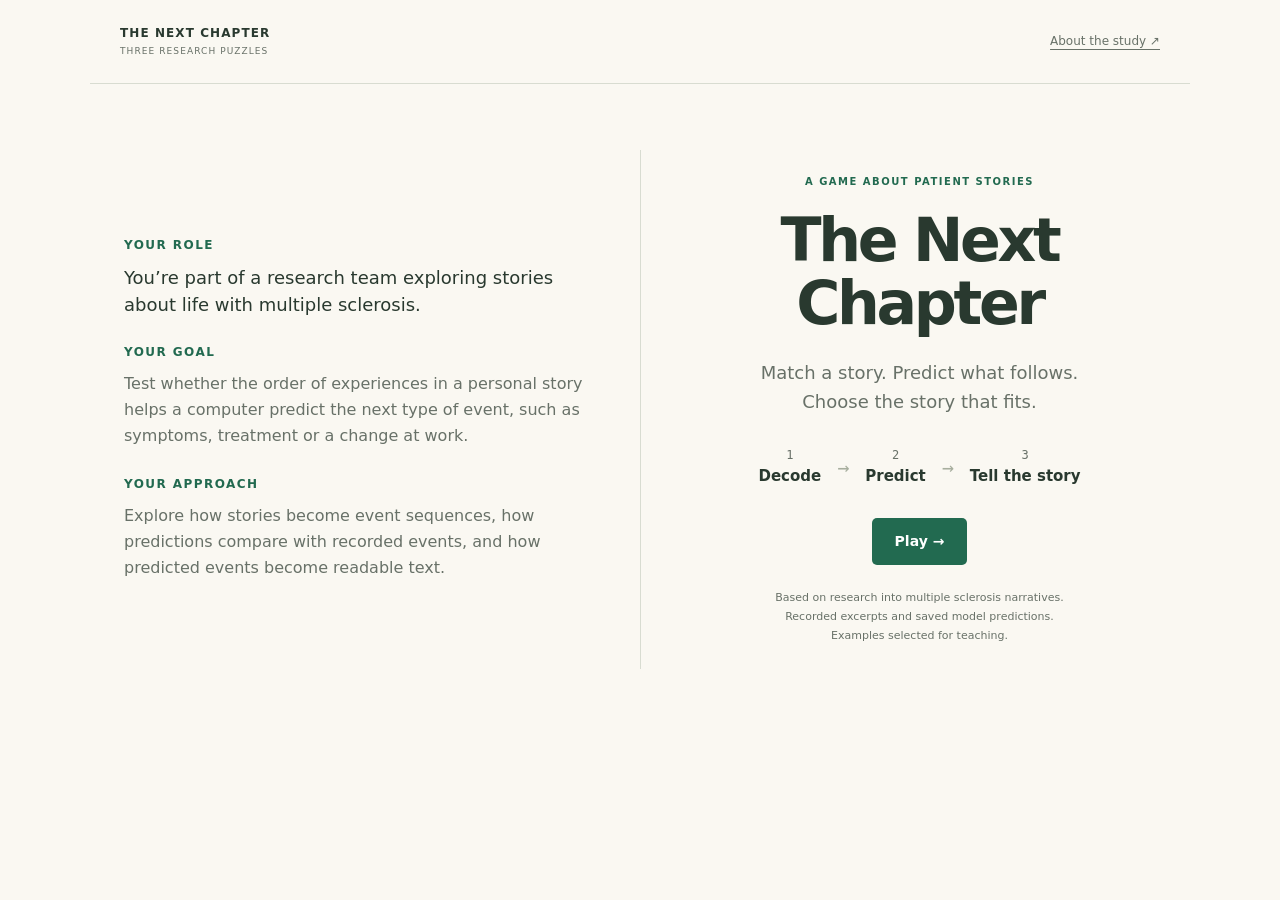
==== index.html @ 71e151c4 "Label introduction as player role goal and approach" ====
<!doctype html>
<html lang="en">
<head>
<meta charset="utf-8"><meta name="viewport" content="width=device-width,initial-scale=1">
<meta name="description" content="Three short puzzles about patient stories and prediction.">
<title>The Next Chapter: Three research puzzles</title><link rel="icon" type="image/svg+xml" href="duck-icon.svg?v=20261112-23">
<link rel="stylesheet" href="game.css?v=20261112-26">
</head>
<body>
<header><a class="wordmark" href="index.html">THE NEXT CHAPTER<span>THREE RESEARCH PUZZLES</span></a><a class="study-link" href="study.html" target="_blank" rel="noopener">About the study ↗</a></header>
<main>
<section id="title-screen" class="title-screen">
<div class="how-to-play" aria-label="Your role"><h2 class="mission-label">Your role</h2><p class="mission-lead">You’re part of a research team exploring stories about life with multiple sclerosis.</p><h2 class="mission-label">Your goal</h2><p class="mission-copy">Test whether the order of experiences in a personal story helps a computer predict the next type of event, such as symptoms, treatment or a change at work.</p><h2 class="mission-label">Your approach</h2><p class="mission-copy">Explore how stories become event sequences, how predictions compare with recorded events, and how predicted events become readable text.</p></div>
<div class="title-play">
<p class="overline">A game about patient stories</p><h1>The Next Chapter</h1>
<p class="intro-copy">Match a story. Predict what follows.<br>Choose the story that fits.</p>
<div class="title-stages" aria-hidden="true"><span>1 <b>Decode</b></span><i>→</i><span>2 <b>Predict</b></span><i>→</i><span>3 <b>Tell the story</b></span></div>
<button id="start" class="button bright">Play →</button>
<p class="demo-note">Based on research into multiple sclerosis narratives.<br>Recorded excerpts and saved model predictions.<br>Examples selected for teaching.</p>
</div>
</section>
<section id="play-screen" hidden aria-label="Three research puzzles">
<div class="hud"><div class="player-profile"><img src="duck.svg?v=20261112-6" alt="Your duck avatar" width="52" height="52"><div><span class="tiny">YOU</span><span id="player-badges" class="player-badges" aria-label="Task badges"></span></div></div><div><span class="tiny">COMPLETED</span><strong id="restored">0 / 3</strong></div><div><span class="tiny">POINTS</span><strong id="points">0</strong></div><button id="notebook-button" class="chip">Findings <span id="finding-count">0 / 3</span></button></div>
<div class="level-heading"><h2>Three puzzles. One story.</h2><p>Complete each task to unlock the next.</p></div>
<ol class="level-list">
<li><button id="level-0" class="level-button"><span class="level-number">1</span><span class="level-copy"><strong>Decode</strong><small>Connect sentences to their event categories.</small></span><span id="level-state-0" class="level-state">Play →</span></button></li>
<li><button id="level-1" class="level-button" disabled><span class="level-number">2</span><span class="level-copy"><strong>Predict</strong><small>Choose the next event and reveal the recorded answer.</small></span><span id="level-state-1" class="level-state">Locked</span></button></li>
<li><button id="level-2" class="level-button" disabled><span class="level-number">3</span><span class="level-copy"><strong>Tell the story</strong><small>Choose a continuation that follows the predicted events.</small></span><span id="level-state-2" class="level-state">Locked</span></button></li>
</ol>
<button id="results-button" class="button bright" hidden>See your results →</button>
<p class="demo-note">Your progress stays here when you close a task.</p>
</section>
<section id="end-screen" class="end-screen" hidden><div class="results-card"><img class="end-player" src="duck.svg?v=20261112-6" alt="Your duck avatar" width="90" height="90"><div id="end-badges" class="player-badges end-badges" aria-label="Task badges"></div><p class="overline">Three tasks complete</p><h1>You’ve taken your first steps into the world of multiple sclerosis research.</h1><div class="result-score"><strong id="end-score">0</strong><span>points</span></div></div><h2 class="takeaways-title">What you discovered</h2><div id="end-findings" class="end-findings"></div><div class="end-actions"><button id="restart" class="button bright">Play again ↻</button><a class="button outline" href="study.html" target="_blank" rel="noopener">Discover the real research ↗</a></div></section>
</main>
<div id="modal" class="modal" hidden role="dialog" aria-modal="true" aria-labelledby="modal-title"><div id="task-panel" class="modal-window"><div class="modal-top" id="task-toolbar"><span id="modal-kicker" class="overline"></span><span class="task-total" role="status" aria-live="polite" aria-atomic="true"><img src="duck.svg?v=20261112-6" alt="Your duck avatar" width="40" height="40"><span class="task-player-info"><span>Total points <strong id="task-points">0</strong></span><span id="task-badges" class="player-badges" aria-label="Task badges"></span></span></span><button id="close-modal" class="close" aria-label="Back to tasks">×</button></div><nav id="task-progress" class="task-progress" aria-label="Task progression"></nav><h2 id="modal-title" tabindex="-1"></h2><div id="puzzle"></div><p id="puzzle-feedback" class="puzzle-feedback" role="status" aria-live="polite"></p><button id="puzzle-done" class="button bright" hidden>Back to tasks →</button></div></div>
<div id="reward-layer" aria-hidden="true"></div>
<noscript><p class="noscript">Enable JavaScript to play. <a href="study.html">Read about the research.</a></p></noscript>
<script src="study-examples.js?v=20261112-21"></script>
<script src="game.js?v=20261112-22"></script>
</body></html>
---- game.css ----
:root{--bg:#faf8f2;--panel:#fffefb;--ink:#29392f;--muted:#687168;--mint:#226a50;--gold:#916013;--line:#d8dcd1}*{box-sizing:border-box}body{margin:0;background:var(--bg);color:var(--ink);font:16px/1.5 system-ui,-apple-system,BlinkMacSystemFont,"Segoe UI",sans-serif;min-height:100svh}button{font:inherit;cursor:pointer}a{color:inherit}button:focus-visible,a:focus-visible{outline:3px solid #b67a22;outline-offset:4px}button:disabled{cursor:default}header{max-width:1100px;padding:24px 30px;display:flex;align-items:center;justify-content:space-between;margin:auto;border-bottom:1px solid var(--line)}.wordmark{text-decoration:none;font-weight:800;font-size:12px;letter-spacing:.09em}.wordmark span{display:block;font-size:9px;font-weight:400;margin-top:3px;color:var(--muted)}.study-link{font-size:12px;color:var(--muted);text-underline-offset:4px}main{max-width:920px;margin:auto;padding:24px}.overline{font-size:10px;text-transform:uppercase;letter-spacing:.15em;color:var(--mint);font-weight:700}h1{font-size:clamp(42px,7vw,72px);font-weight:750;letter-spacing:-.055em;line-height:1.05;margin:15px 0 25px}h2{font-size:28px;font-weight:650;letter-spacing:-.025em;line-height:1.2;margin:12px 0 20px}p{margin:0 0 18px}.title-screen{max-width:650px;margin:55px auto;text-align:center}.intro-copy{font-size:22px;color:var(--muted);line-height:1.6}.title-stages{display:flex;align-items:center;justify-content:center;gap:22px;margin:40px 0;color:var(--muted);font:12px/1.5 ui-monospace,SFMono-Regular,monospace}.title-stages b{display:block;font:600 17px/1.6 system-ui,sans-serif;color:var(--ink)}.title-stages i{font-style:normal;font-size:20px;color:#a7ae9e}.button{display:inline-flex;align-items:center;justify-content:center;gap:18px;border:0;border-radius:5px;padding:13px 23px;font-size:14px;font-weight:700;min-height:46px;text-decoration:none}.bright{background:var(--mint);color:white}.bright:hover:not(:disabled){background:#19533d}.bright:disabled{opacity:.4}.outline{background:transparent;border:1px solid var(--line);color:var(--ink)}.fine{font-size:12px;color:var(--muted);margin:18px 0}.demo-note{font-size:11px;color:var(--muted);line-height:1.7;margin:24px 0}.hud{display:flex;align-items:center;gap:35px;border-bottom:1px solid var(--line);padding:12px 0 22px;margin-bottom:35px}.hud>div{display:flex;align-items:center;gap:12px}.tiny{font-size:9px;letter-spacing:.1em;color:var(--muted)}.hud strong{font-size:22px;font-variant-numeric:tabular-nums}.chip{margin-left:auto;background:transparent;border:1px solid var(--line);color:var(--ink);padding:8px 12px;border-radius:5px;font-size:12px}.chip span{color:var(--mint);margin-left:6px}.level-heading p{font-size:14px;color:var(--muted)}.level-list{list-style:none;padding:0;margin:30px 0}.level-list li{border-top:1px solid var(--line)}.level-list li:last-child{border-bottom:1px solid var(--line)}.level-button{width:100%;display:flex;align-items:center;gap:28px;padding:28px 12px;text-align:left;background:transparent;border:0;color:var(--ink)}.level-button:hover:not(:disabled){background:#edf1e7}.level-button:disabled{opacity:.45}.level-number{font:14px ui-monospace,SFMono-Regular,monospace;color:var(--muted)}.level-copy strong{font-size:25px;display:block;font-weight:600}.level-copy small{display:block;color:var(--muted);font-size:13px;margin-top:5px}.level-state{margin-left:auto;font-size:12px;white-space:nowrap;color:var(--mint)}.complete .level-number{color:var(--mint)}.modal{position:fixed;inset:0;z-index:10;background:#34453644;backdrop-filter:blur(3px);display:flex;align-items:center;justify-content:center;padding:24px}.modal-window{width:min(900px,100%);max-height:92svh;overflow:auto;background:var(--panel);border:1px solid #ccd2c4;border-radius:10px;padding:30px;box-shadow:0 20px 70px #273b2d20}.modal-top{display:flex;justify-content:space-between;align-items:center;gap:14px}.close{flex-shrink:0;min-width:40px;min-height:40px;border:1px solid var(--line);border-radius:50%;background:transparent;color:var(--muted);font-size:25px;touch-action:manipulation}.close:hover{background:#eef1e7;color:var(--ink)}.modal-window h2{font-size:34px;margin:5px 0 22px}.puzzle-instruction{font-size:14px;color:var(--muted);max-width:730px}.puzzle-grid{display:grid;grid-template-columns:1fr 1fr;gap:18px}.card-column{display:grid;gap:12px;align-content:start}.card{width:100%;text-align:left;min-height:75px;padding:16px;background:#f5f5ee;border:1px solid #cdd3c6;color:var(--ink);border-radius:6px;font-size:13px;line-height:1.5;overflow-wrap:anywhere}.card:hover:not(:disabled){border-color:var(--mint);background:#edf1e7}.card.selected{border:2px solid var(--mint);padding:15px;background:#eaf1e7}.card.matched{background:#f5f5ee}.card small{display:block;color:var(--muted);font-size:11px;margin-top:8px}.quote{display:block;font:20px/1.45 Georgia,serif;margin-bottom:8px}.slot{border-style:dashed}.match-headings{display:grid;grid-template-columns:1fr 1fr;gap:70px;margin:22px 0 10px;font-size:10px;color:var(--muted);letter-spacing:.05em}.match-grid{grid-template-columns:minmax(0,1fr) 70px minmax(0,1fr);gap:0}.match-grid .card-column{grid-template-rows:repeat(3,minmax(90px,1fr));gap:14px}.match-grid .card{height:100%;margin:0}.match-grid .quote{margin:0}.match-arrows{width:100%;height:100%;min-height:300px;align-self:stretch;overflow:visible;pointer-events:none}.match-grid .match-0{border-color:#1b7190;color:#1b7190}.match-grid .match-1{border-color:#a24669;color:#a24669}.match-grid .match-2{border-color:#8450aa;color:#8450aa}.puzzle-feedback{color:var(--mint);font-size:14px;min-height:24px;margin:20px 0}.trail{display:flex;gap:8px;flex-wrap:wrap;margin:15px 0}.trail span{border:1px solid var(--line);border-radius:4px;padding:5px 10px;font-size:11px;color:var(--muted)}.story-quote{font:24px/1.5 Georgia,serif;border-left:2px solid #b1bca8;padding:8px 0 8px 20px;margin:18px 0 24px}.routes{display:grid;grid-template-columns:repeat(3,minmax(0,1fr));gap:12px}.route-symbol{display:block;font-size:28px;color:var(--mint);margin-bottom:8px}.choices-caption{font-size:10px;color:var(--muted);margin:16px 0 8px}.puzzle-actions{display:flex;align-items:center;gap:16px;flex-wrap:wrap;margin-top:20px}.text-button{background:none;border:0;color:var(--gold);font-size:12px;padding:8px 0;text-decoration:underline;text-underline-offset:4px}.reveal-grid{display:grid;grid-template-columns:1fr 1fr;gap:12px}.reveal-grid>div{padding:16px;background:#f1f2e9;border-radius:6px;overflow-wrap:anywhere}.reveal-grid small{display:block;font-size:10px;color:var(--muted);text-transform:uppercase;margin-bottom:8px}.reveal-grid strong{font-size:13px}.finding{font-size:14px;color:var(--muted);padding:17px 0;border-bottom:1px solid var(--line)}.finding strong{display:block;color:var(--mint);margin-bottom:5px}.end-screen{text-align:center;margin:45px auto}.end-screen>p{color:var(--muted)}.end-findings{max-width:580px;margin:25px auto;text-align:left}.end-actions{display:flex;gap:15px;flex-wrap:wrap;justify-content:center}.noscript{text-align:center}[hidden]{display:none!important}@media(max-width:600px){header{padding:18px}.wordmark{font-size:10px}.study-link{font-size:11px}main{padding:18px}.title-screen{margin:40px auto}.title-screen h1{font-size:49px}.intro-copy{font-size:20px}.title-stages{gap:18px}.hud{gap:18px;margin-bottom:25px}.hud>div{display:block}.tiny{display:block;font-size:8px}.hud strong{font-size:20px}.chip{font-size:11px;padding:8px}.level-button{gap:16px;padding:24px 0}.level-copy strong{font-size:22px}.level-copy small{font-size:12px}.level-state{font-size:10px}.modal{padding:10px}.modal-window{padding:20px;max-height:95svh}.modal-window h2{font-size:28px}.match-grid{grid-template-columns:minmax(0,1fr) 30px minmax(0,1fr)}.match-headings{gap:30px;font-size:9px}.match-grid .card{font-size:11px;padding:10px}.match-grid .quote{font-size:16px}.match-grid .card-column{grid-template-rows:repeat(3,minmax(100px,1fr));gap:12px}.routes,.reveal-grid{grid-template-columns:1fr}.routes .card{min-height:55px}.route-symbol{display:inline;font-size:18px;margin-right:10px}.card{min-height:55px;padding:12px}.story-quote{font-size:21px}.title-stages b{font-size:16px}}@media(prefers-reduced-motion:reduce){*{scroll-behavior:auto!important}}

/* Matched pairs align by row, with short connectors instead of crossing curves. */
.match-links{display:grid;grid-template-rows:repeat(3,minmax(90px,1fr));gap:14px;align-self:stretch}.match-link{display:flex;align-items:center;padding:0 9px;color:transparent}.connection-line{display:block;width:100%;height:1.5px;background:currentColor;position:relative}.connection-line:after{content:"";position:absolute;right:0;top:-3px;width:6px;height:6px;border-top:1.5px solid currentColor;border-right:1.5px solid currentColor;transform:rotate(45deg)}.match-links .connected.match-0{color:#1b7190}.match-links .connected.match-1{color:#a24669}.match-links .connected.match-2{color:#8450aa}
/* Let the viewport scroll only when content genuinely exceeds it. */
.modal{display:flex;align-items:safe center;overflow-y:auto;padding:20px}.modal-window{width:min(1080px,100%);max-height:none;overflow:visible;margin:auto;padding:24px 30px}.modal-window h2{font-size:30px;margin:4px 0 16px}.modal-top{min-height:40px}.puzzle-instruction{margin-bottom:14px}.puzzle-feedback:empty{display:none}.puzzle-feedback{min-height:0;margin:16px 0}.puzzle-actions{margin-top:16px}.story-quote{font-size:22px;margin:14px 0 18px;padding:6px 0 6px 16px}.history-heading{font-size:11px;letter-spacing:.06em;color:var(--muted);margin:16px 0 8px}.observed-events{margin:0 0 14px;gap:8px}.observed-events span{font-size:15px;line-height:1.4;padding:9px 12px;color:var(--ink);background:#f0f2e9;border:1px solid #ccd3c3}.observed-events .unknown-event{background:transparent;border-style:dashed;color:var(--muted)}.routes .card{font-size:16px;min-height:84px;padding:16px}.routes .card.selected{padding:15px}.choices-caption{margin:16px 0 8px}.match-grid .card{font-size:15px}.match-grid .quote{font-size:21px}.close{position:relative}
@media(max-width:600px){.modal{padding:10px}.modal-window{padding:18px;width:100%;max-height:none}.modal-window h2{font-size:26px}.match-grid .card{font-size:12px;padding:10px}.match-grid .quote{font-size:16px}.match-links{grid-template-rows:repeat(3,minmax(100px,1fr));gap:12px}.match-link{padding:0 5px}.routes .card{font-size:15px;min-height:60px;padding:12px}.routes .card.selected{padding:11px}.observed-events span{font-size:14px}.story-quote{font-size:20px}}

.modal-top{position:sticky;top:-24px;background:var(--panel);z-index:2;padding:8px 0;border-bottom:1px solid var(--line);margin-bottom:14px}.modal-top .overline{margin-right:auto}.task-total{display:inline-flex;align-items:center;gap:9px;font-size:12px;color:var(--muted);white-space:nowrap;padding:6px 12px;background:#eef2e7;border-radius:5px}.task-total strong{font-size:22px;font-variant-numeric:tabular-nums;color:var(--ink)}@media(max-width:600px){.modal-top{top:-18px;gap:10px}.task-total{font-size:11px;padding:5px 9px;gap:6px}.task-total strong{font-size:20px}.modal-top .overline{font-size:9px}}

.card,.card *{-webkit-user-select:text;user-select:text}.card[aria-disabled="true"]{cursor:text}.card[aria-disabled="true"]:hover{background:#f5f5ee}.match-grid .match-1{border-color:#a24669;color:#a24669}.match-links .connected.match-1{color:#a24669}

.classifier-invite{display:flex;align-items:center;gap:28px;margin-top:24px;padding:20px 0;border-top:1px solid var(--line);border-bottom:1px solid var(--line)}.classifier-invite-copy{flex:1;min-width:0}.classifier-invite .overline{font-size:9px;margin:0 0 7px}.classifier-invite h3{font-size:18px;font-weight:600;line-height:1.35;margin:0 0 8px}.classifier-invite p:not(.overline){font-size:13px;color:var(--muted);margin:0}.classifier-invite-actions{max-width:245px}.classifier-invite-actions .button{font-size:12px;white-space:nowrap}.classifier-invite-actions small{display:block;font-size:10px;color:var(--muted);margin-top:9px;line-height:1.5}@media(max-width:600px){.classifier-invite{flex-direction:column;align-items:flex-start;gap:15px;padding:18px 0}.classifier-invite-actions{max-width:none}.classifier-invite h3{font-size:17px}}

.source-caption{font-size:12px;color:var(--muted);margin:12px 0 20px;line-height:1.6}.recorded-event{font-size:24px;line-height:1.35;margin:8px 0 22px;font-weight:600}.selection-note{font-size:13px;line-height:1.7;color:var(--muted);padding:16px;background:#eef2e7;border-radius:5px;margin-bottom:14px}@media(max-width:600px){.recorded-event{font-size:21px}}

.continuation-events{display:flex;gap:30px;flex-wrap:wrap;margin:10px 0 22px;padding-left:23px}.continuation-events li{font-size:15px;flex:1;min-width:160px;padding:8px 8px 8px 2px}.continuation-events li::marker{color:var(--mint);font-weight:700}.synthetic-label{font-size:11px;color:var(--muted);padding:12px 0;border-top:1px solid var(--line);line-height:1.6}.story-options{display:grid;gap:12px}.story-option{display:grid;grid-template-columns:24px 1fr;gap:12px;align-items:start;padding:18px;font-size:17px;line-height:1.6}.option-letter{font-size:12px;font-weight:700;color:var(--mint);padding-top:4px}.story-option .option-reason{grid-column:2;font-size:12px;margin-top:0}.story-option.wrong{border-color:#b27c77;background:#faf0ed}.story-option.matched{border-color:var(--mint);background:#edf4e8}@media(max-width:600px){.continuation-events{display:block}.continuation-events li{padding:6px}.story-option{font-size:16px;padding:14px;gap:8px;grid-template-columns:20px 1fr}}

.player-profile{gap:10px!important}.player-profile img,.task-total img,.end-player{flex-shrink:0}.player-profile>div{display:flex;flex-direction:column;gap:5px}.player-badges{display:flex;align-items:center;gap:5px}.player-badge{display:inline-flex;align-items:center;justify-content:center;width:19px;height:19px;font-size:10px;font-weight:700;line-height:1;border:1px dashed #b8c0af;border-radius:50%;color:#818a7a;background:transparent}.player-badge.earned{color:white;background:var(--mint);border:1px solid var(--mint)}.task-total{gap:8px;padding:5px 10px}.task-player-info{display:flex;flex-direction:column;gap:3px}.task-player-info>span:first-child{display:flex;align-items:center;gap:8px}.task-total .player-badge{width:13px;height:13px;font-size:8px}.task-total .player-badges{gap:4px}.end-player{display:block;margin:0 auto 10px}.end-badges{justify-content:center;margin-bottom:20px}.end-badges .player-badge{width:25px;height:25px;font-size:13px}@media(max-width:600px){.hud{gap:14px;flex-wrap:wrap}.player-profile img{width:42px;height:42px}.player-profile .tiny{display:none}.player-profile{gap:5px!important}.player-profile>div{gap:0}.player-profile .player-badge{width:14px;height:14px;font-size:8px}.task-total img{width:34px;height:34px}.task-total{padding:5px 7px;gap:6px}.task-player-info>span:first-child{gap:5px}}

.close{display:inline-flex;align-items:center;justify-content:center;width:40px;height:40px;padding:0;line-height:1;font-family:Arial,sans-serif;}

.task-progress{margin:8px 0 20px}.task-progress ol{display:flex;align-items:center;list-style:none;padding:0;margin:0;gap:14px}.task-progress li{display:flex;align-items:center;gap:7px;color:var(--muted);font-size:12px;flex:1;position:relative}.task-progress li:not(:last-child):after{content:"";height:1px;background:var(--line);flex:1;margin-left:6px}.track-dot{display:inline-flex;width:24px;height:24px;align-items:center;justify-content:center;border:1px solid var(--line);border-radius:50%;font-size:11px;flex-shrink:0}.track-active{font-weight:700;color:var(--mint)!important}.track-active .track-dot{background:#eaf1e7;border-color:var(--mint)}.track-complete .track-dot{background:var(--mint);color:white;border-color:var(--mint)}.connection-line{transform-origin:left center}.score-flight{position:fixed;z-index:30;pointer-events:none;color:var(--mint);font-size:27px;font-weight:800;text-shadow:0 1px 6px var(--panel);transform:translate(-50%,-50%)}.score-flight.negative{color:#a24669}#reward-layer{position:fixed;inset:0;pointer-events:none;z-index:30}.results-card{max-width:560px;margin:0 auto 25px;border:1px solid #cbd8c2;border-radius:14px;background:#fffefb;padding:30px}.result-score{display:flex;align-items:baseline;justify-content:center;gap:10px;margin:10px 0 15px}.result-score strong{font-size:68px;line-height:1;font-variant-numeric:tabular-nums;color:var(--mint);letter-spacing:-.06em}.result-score>span{color:var(--muted);font-size:14px}.results-card h1{font-size:46px;margin:18px 0}.results-card .end-player{width:96px;height:96px}@media(max-width:600px){.task-progress ol{gap:8px}.task-progress li{font-size:10px;gap:5px}.task-progress li:not(:last-child):after{margin-left:0}.track-dot{width:21px;height:21px;font-size:10px}.results-card{padding:24px 18px}.results-card h1{font-size:38px}.task-progress{margin:8px 0 15px}}@media(prefers-reduced-motion:reduce){*,*:before,*:after{animation:none!important;transition:none!important}}

.prediction-comparison{grid-template-columns:repeat(3,minmax(0,1fr));margin-bottom:18px}.prediction-comparison>div{min-width:0}.prediction-comparison small{line-height:1.5}.prediction-comparison strong{font-size:15px;line-height:1.5}@media(max-width:650px){.prediction-comparison{grid-template-columns:1fr}}

/* Colors distinguish the source, regardless of whether a prediction matches. */
.prediction-comparison>div{border:1px solid transparent}.prediction-comparison>div:nth-child(1){background:#eaf2fb;border-color:#c2d6eb}.prediction-comparison>div:nth-child(1) small{color:#355d81}.prediction-comparison>div:nth-child(2){background:#eaf3e7;border-color:#c5d8bd}.prediction-comparison>div:nth-child(2) small{color:#3e6541}.prediction-comparison>div:nth-child(3){background:#f1ecf8;border-color:#d7c9e8}.prediction-comparison>div:nth-child(3) small{color:#70518a}

.prediction-outcome{font-size:16px;color:var(--muted);margin:0 0 20px;}

.task-progress .example-track{margin-top:14px;padding:12px 14px;background:#f0f3ea;border-radius:6px;gap:20px}.task-progress .example-step{font-size:11px;font-weight:400;color:var(--muted);gap:8px}.task-progress .example-step:not(:last-child):after{background:#ccd5c4}.example-dot{display:inline-flex;align-items:center;justify-content:center;width:21px;height:21px;border-radius:50%;border:1px solid #c5cebd;flex-shrink:0;font-size:10px}.example-label small{display:block;font-size:10px;margin-top:2px;color:var(--muted);font-weight:400}.task-progress .example-current{font-weight:700;color:var(--mint)}.example-current .example-dot{border-color:var(--mint);background:white;box-shadow:0 0 0 2px #226a5015}.example-complete .example-dot{background:var(--mint);color:white;border-color:var(--mint)}@media(max-width:600px){.task-progress .example-track{padding:10px;gap:10px}.task-progress .example-step{font-size:10px;gap:5px}.example-label small{font-size:9px}.example-dot{width:18px;height:18px;font-size:9px}}

/* Keep prediction examples inside the Predict stage, not across all three tasks. */
.task-progress>ol{display:grid;grid-template-columns:repeat(3,minmax(0,1fr));gap:18px;align-items:start}.task-progress>ol>li{display:block;min-width:0}.task-progress>ol>li:after{display:none}.task-track-main{display:flex;align-items:center;gap:8px;min-height:24px}.task-progress>ol>li:not(:last-child)>.task-track-main:after{content:"";height:1px;flex:1;background:var(--line);margin-left:6px}.task-progress .example-track{display:flex;flex-direction:column;align-items:stretch;gap:12px;margin:12px 0 0 11px;padding:4px 0 4px 18px;border-left:2px solid #d0dac7;border-radius:0;background:transparent}.task-progress .example-step{flex:none;align-items:center;gap:8px}.task-progress .example-step:after{display:none}.example-label{line-height:1.3}.example-label small{margin-top:1px}@media(max-width:600px){.task-progress>ol{gap:10px}.task-track-main{gap:5px;font-size:10px}.task-progress .example-track{margin-left:10px;padding-left:10px;gap:10px}.task-progress .example-step{gap:5px}.example-label{font-size:10px}}

/* Use one typeface and distinguish category cards from story fragments. */
.match-grid .card{font-size:16px;line-height:1.5;font-weight:400}
.match-grid .card .quote{font-family:inherit;font-size:inherit;line-height:inherit;font-weight:inherit}
.match-grid>.card-column:first-child .card:not(.matched){background:#eaf2fb;border-color:#bbd1e7}
.match-grid>.card-column:last-child .card:not(.matched){background:#fff1e5;border-color:#e7cbb2}
.match-grid>.card-column .card.selected{background:#dcebe2;border-color:var(--mint)}
.match-grid .card.matched.match-0{background:#e8f3f8;border-color:#1b7190}
.match-grid .card.matched.match-1{background:#f9eaf0;border-color:#a24669}
.match-grid .card.matched.match-2{background:#f1ebf8;border-color:#8450aa}
@media(max-width:600px){.match-grid .card{font-size:14px}.match-grid .card .quote{font-size:inherit}}

/* Carry the category/text distinction through prediction and continuation tasks. */
.observed-events span:not(.unknown-event),.continuation-events li{background:#eaf2fb;border:1px solid #bbd1e7;color:var(--ink);font:400 16px/1.5 system-ui,-apple-system,BlinkMacSystemFont,"Segoe UI",sans-serif}
.continuation-events{padding-left:0;gap:12px;list-style-position:inside}
.continuation-events li{border-radius:6px;padding:12px 14px;min-width:160px}
.routes .card,.story-option{background:#fff1e5;border-color:#e7cbb2;font-family:inherit;font-size:16px;font-weight:400;line-height:1.5}
.routes .card.selected{background:#dcebe2;border-color:var(--mint)}
.routes .card:hover:not([aria-disabled="true"]),.story-option:hover:not([aria-disabled="true"]){background:#fce5d2;border-color:#c69b79}
.story-option.matched,.story-option.matched:hover{background:#edf4e8;border-color:var(--mint)}
.story-option.wrong,.story-option.wrong:hover{background:#fae9e8;border-color:#b27c77}
@media(max-width:600px){.observed-events span:not(.unknown-event),.continuation-events li,.routes .card,.story-option{font-size:14px}.continuation-events li{margin-bottom:8px;padding:10px 12px}}

/* Selection is neutral; scored answers explicitly show both outcomes. */
.routes .card.selected{background:#deebf9;border-color:#3b6f9d}
.prediction-comparison>div.answer-correct{background:#e7f3e5;border-color:#51885c}
.prediction-comparison>div.answer-incorrect{background:#fce7e7;border-color:#b54f59}
.result-status{display:block;margin-top:12px;font-size:13px;font-weight:700}.status-correct{color:#22603a}.status-incorrect,.puzzle-feedback.feedback-negative{color:#a33343}
.story-option.wrong,.story-option.wrong:hover{background:#fce7e7;border:2px solid #b54f59;padding:17px}
@media(max-width:600px){.story-option.wrong,.story-option.wrong:hover{padding:13px}}

.takeaways-title{max-width:580px;margin:32px auto 12px;text-align:left;font-size:26px;line-height:1.2}

.results-card h1{color:#71518b}

/* Opening screen: instructions on the left, title and play on the right. */
main:has(>.title-screen:not([hidden])){max-width:1100px}
.title-screen{max-width:none;display:grid;grid-template-columns:minmax(0,1fr) minmax(0,1fr);align-items:center;margin:42px auto 32px;text-align:left}
.how-to-play{padding:24px 50px 24px 10px}
.how-to-play h2{font-size:32px;margin:0 0 32px}
.play-guide{list-style:none;margin:0;padding:0;display:grid;gap:28px}
.play-guide li{display:flex;gap:18px;align-items:flex-start}
.guide-number{font-size:16px;font-weight:700;line-height:30px;color:var(--mint);flex:0 0 20px}
.play-guide h3{font-size:20px;line-height:1.5;margin:0 0 3px;font-weight:650}
.play-guide p{font-size:15px;line-height:1.6;color:var(--muted);margin:0;max-width:340px}
.guide-points{font-size:13px;color:var(--muted);margin:28px 0 0 38px}
.title-play{border-left:1px solid var(--line);padding:24px 10px 24px 42px;text-align:center}
.title-play h1{font-size:clamp(42px,4.7vw,62px);margin:20px 0 24px}
.title-play .intro-copy{font-size:18px;line-height:1.6}
.title-play .title-stages{gap:16px;margin:30px 0}
.title-play .title-stages b{font-size:15px}
.title-play .demo-note{margin-bottom:0}
@media(max-width:760px){.title-screen{grid-template-columns:1fr;margin:20px auto 30px;gap:28px}.how-to-play{padding:14px 6px}.how-to-play h2{font-size:27px;margin-bottom:22px}.play-guide{gap:20px}.play-guide p{max-width:none}.title-play{border-left:0;border-top:1px solid var(--line);padding:30px 6px 10px}.title-play h1{font-size:48px}.title-play .title-stages{gap:18px}.title-play .intro-copy{font-size:18px}}

.how-to-play>.overline{margin:0 0 14px}.how-to-play .mission-lead{font-size:20px;line-height:1.5;margin:0 0 22px}.how-to-play .mission-copy{font-size:16px;line-height:1.65;color:var(--muted);margin:0 0 18px}.how-to-play .mission-copy:last-child{margin-bottom:0}

.how-to-play h2.mission-label{font-size:12px;line-height:1.4;letter-spacing:.12em;text-transform:uppercase;color:var(--mint);margin:26px 0 10px}.how-to-play h2.mission-label:first-child{margin-top:0}.how-to-play .mission-lead{font-size:18px;margin-bottom:0}.how-to-play .mission-copy{margin-bottom:0}
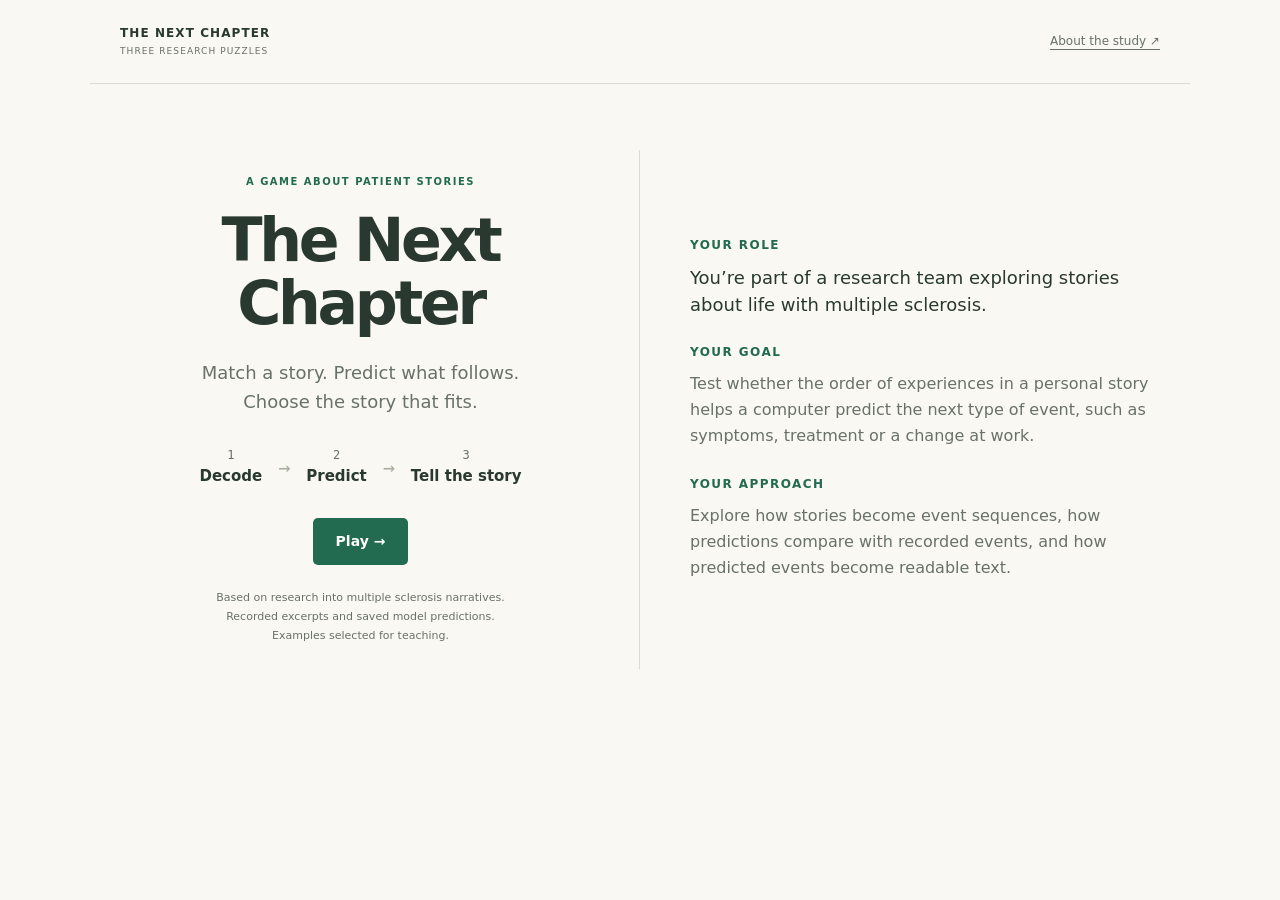
==== commit 255d20a5: "Move game introduction left and player role right" ====
--- a/index.html
+++ b/index.html
@@ -4,13 +4,12 @@
 <meta charset="utf-8"><meta name="viewport" content="width=device-width,initial-scale=1">
 <meta name="description" content="Three short puzzles about patient stories and prediction.">
 <title>The Next Chapter: Three research puzzles</title><link rel="icon" type="image/svg+xml" href="duck-icon.svg?v=20261112-23">
-<link rel="stylesheet" href="game.css?v=20261112-26">
+<link rel="stylesheet" href="game.css?v=20261112-27">
 </head>
 <body>
 <header><a class="wordmark" href="index.html">THE NEXT CHAPTER<span>THREE RESEARCH PUZZLES</span></a><a class="study-link" href="study.html" target="_blank" rel="noopener">About the study ↗</a></header>
 <main>
 <section id="title-screen" class="title-screen">
-<div class="how-to-play" aria-label="Your role"><h2 class="mission-label">Your role</h2><p class="mission-lead">You’re part of a research team exploring stories about life with multiple sclerosis.</p><h2 class="mission-label">Your goal</h2><p class="mission-copy">Test whether the order of experiences in a personal story helps a computer predict the next type of event, such as symptoms, treatment or a change at work.</p><h2 class="mission-label">Your approach</h2><p class="mission-copy">Explore how stories become event sequences, how predictions compare with recorded events, and how predicted events become readable text.</p></div>
 <div class="title-play">
 <p class="overline">A game about patient stories</p><h1>The Next Chapter</h1>
 <p class="intro-copy">Match a story. Predict what follows.<br>Choose the story that fits.</p>
@@ -18,6 +17,7 @@
 <button id="start" class="button bright">Play →</button>
 <p class="demo-note">Based on research into multiple sclerosis narratives.<br>Recorded excerpts and saved model predictions.<br>Examples selected for teaching.</p>
 </div>
+<div class="how-to-play" aria-label="Your role"><h2 class="mission-label">Your role</h2><p class="mission-lead">You’re part of a research team exploring stories about life with multiple sclerosis.</p><h2 class="mission-label">Your goal</h2><p class="mission-copy">Test whether the order of experiences in a personal story helps a computer predict the next type of event, such as symptoms, treatment or a change at work.</p><h2 class="mission-label">Your approach</h2><p class="mission-copy">Explore how stories become event sequences, how predictions compare with recorded events, and how predicted events become readable text.</p></div>
 </section>
 <section id="play-screen" hidden aria-label="Three research puzzles">
 <div class="hud"><div class="player-profile"><img src="duck.svg?v=20261112-6" alt="Your duck avatar" width="52" height="52"><div><span class="tiny">YOU</span><span id="player-badges" class="player-badges" aria-label="Task badges"></span></div></div><div><span class="tiny">COMPLETED</span><strong id="restored">0 / 3</strong></div><div><span class="tiny">POINTS</span><strong id="points">0</strong></div><button id="notebook-button" class="chip">Findings <span id="finding-count">0 / 3</span></button></div>
--- a/game.css
+++ b/game.css
@@ -90,3 +90,5 @@
 .how-to-play>.overline{margin:0 0 14px}.how-to-play .mission-lead{font-size:20px;line-height:1.5;margin:0 0 22px}.how-to-play .mission-copy{font-size:16px;line-height:1.65;color:var(--muted);margin:0 0 18px}.how-to-play .mission-copy:last-child{margin-bottom:0}
 
 .how-to-play h2.mission-label{font-size:12px;line-height:1.4;letter-spacing:.12em;text-transform:uppercase;color:var(--mint);margin:26px 0 10px}.how-to-play h2.mission-label:first-child{margin-top:0}.how-to-play .mission-lead{font-size:18px;margin-bottom:0}.how-to-play .mission-copy{margin-bottom:0}
+
+.title-play{border-left:0;border-right:1px solid var(--line);padding:24px 42px 24px 10px}.how-to-play{padding:24px 10px 24px 50px}@media(max-width:760px){.title-play{border-right:0;border-top:0;border-bottom:1px solid var(--line);padding:14px 6px 30px}.how-to-play{padding:14px 6px}}
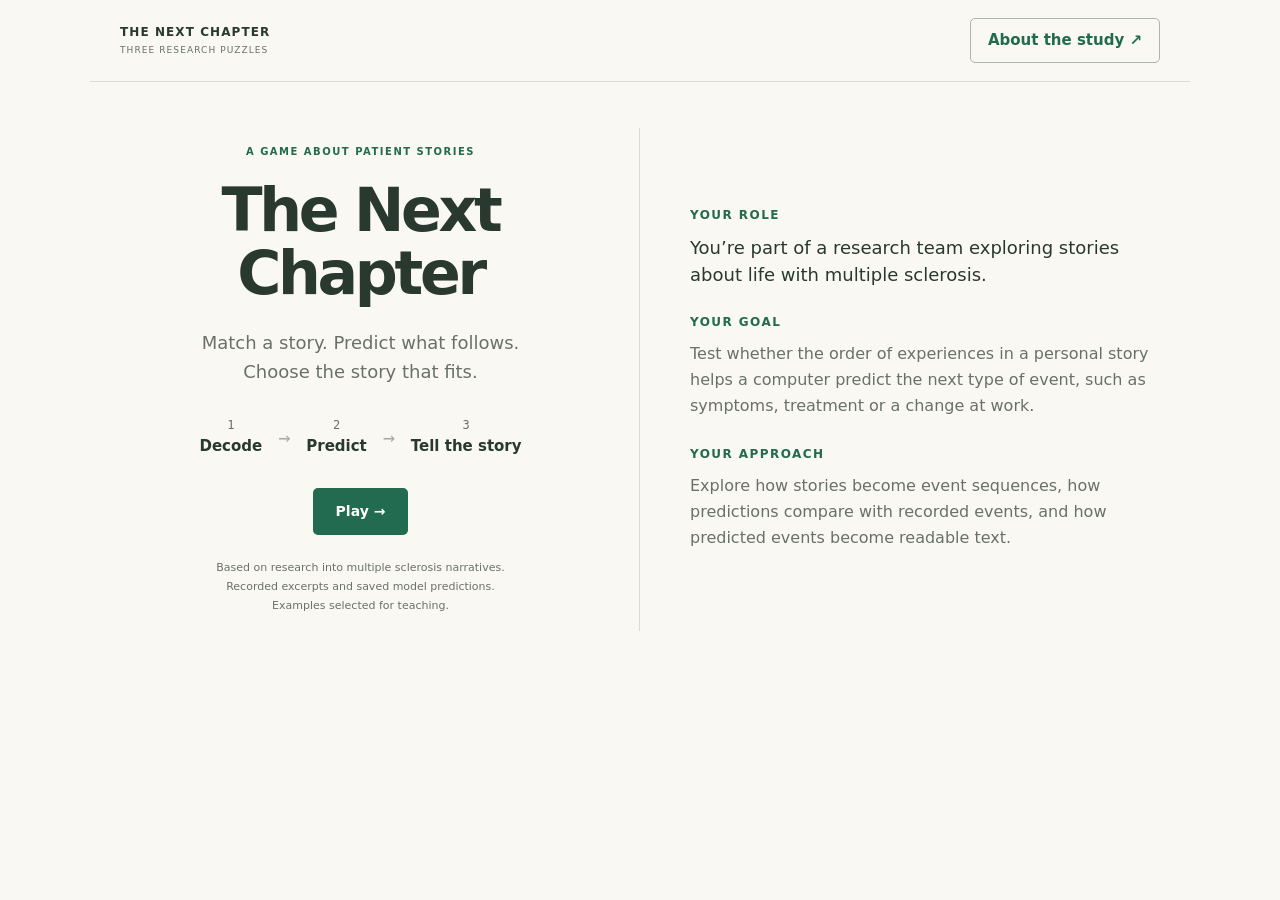
==== commit 52dde6c7: "Enlarge study link and modestly tighten opening spacing" ====
--- a/index.html
+++ b/index.html
@@ -4,7 +4,7 @@
 <meta charset="utf-8"><meta name="viewport" content="width=device-width,initial-scale=1">
 <meta name="description" content="Three short puzzles about patient stories and prediction.">
 <title>The Next Chapter: Three research puzzles</title><link rel="icon" type="image/svg+xml" href="duck-icon.svg?v=20261112-23">
-<link rel="stylesheet" href="game.css?v=20261112-27">
+<link rel="stylesheet" href="game.css?v=20261112-28">
 </head>
 <body>
 <header><a class="wordmark" href="index.html">THE NEXT CHAPTER<span>THREE RESEARCH PUZZLES</span></a><a class="study-link" href="study.html" target="_blank" rel="noopener">About the study ↗</a></header>
--- a/game.css
+++ b/game.css
@@ -92,3 +92,12 @@
 .how-to-play h2.mission-label{font-size:12px;line-height:1.4;letter-spacing:.12em;text-transform:uppercase;color:var(--mint);margin:26px 0 10px}.how-to-play h2.mission-label:first-child{margin-top:0}.how-to-play .mission-lead{font-size:18px;margin-bottom:0}.how-to-play .mission-copy{margin-bottom:0}
 
 .title-play{border-left:0;border-right:1px solid var(--line);padding:24px 42px 24px 10px}.how-to-play{padding:24px 10px 24px 50px}@media(max-width:760px){.title-play{border-right:0;border-top:0;border-bottom:1px solid var(--line);padding:14px 6px 30px}.how-to-play{padding:14px 6px}}
+
+/* Modest spacing reduction and a clearer study-page link. */
+header{padding-top:18px;padding-bottom:18px}
+.study-link{display:inline-flex;align-items:center;justify-content:center;min-height:44px;padding:10px 17px;border:1px solid #a9b8a8;border-radius:5px;font-size:15px;font-weight:600;color:var(--mint);text-decoration:none}
+.study-link:hover{background:#edf1e7;border-color:var(--mint)}
+.title-screen{margin:22px auto 20px}
+.title-play{padding-top:16px;padding-bottom:16px}
+.how-to-play{padding-top:16px;padding-bottom:16px}
+@media(max-width:760px){header{padding:16px 18px}.study-link{font-size:13px;padding:9px 12px}.title-screen{margin-top:10px;gap:20px}.title-play{padding-top:8px;padding-bottom:24px}.how-to-play{padding-top:10px;padding-bottom:10px}}
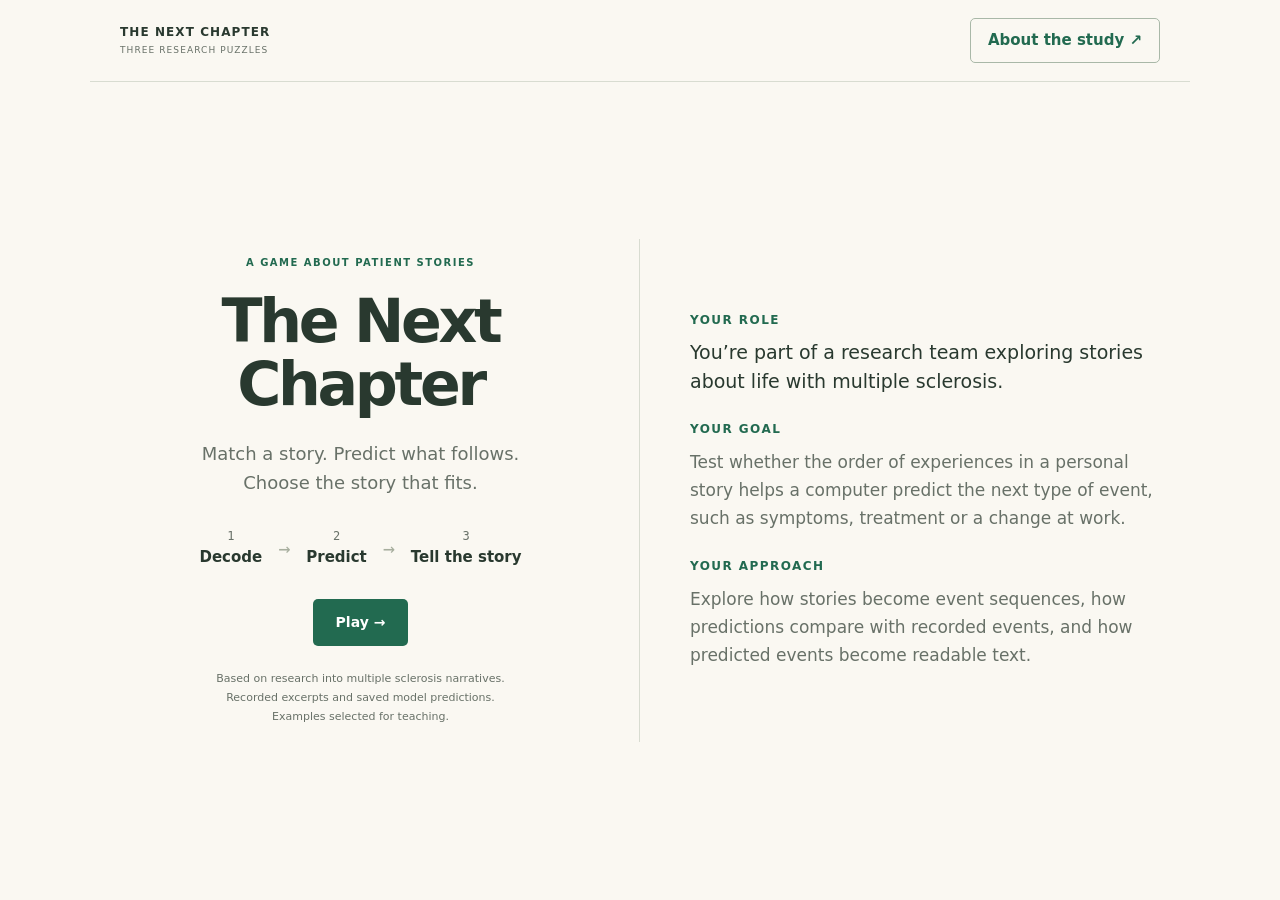
==== commit fd1f2dcd: "Balance opening content vertically within viewport" ====
--- a/index.html
+++ b/index.html
@@ -4,7 +4,7 @@
 <meta charset="utf-8"><meta name="viewport" content="width=device-width,initial-scale=1">
 <meta name="description" content="Three short puzzles about patient stories and prediction.">
 <title>The Next Chapter: Three research puzzles</title><link rel="icon" type="image/svg+xml" href="duck-icon.svg?v=20261112-23">
-<link rel="stylesheet" href="game.css?v=20261112-28">
+<link rel="stylesheet" href="game.css?v=20261112-29">
 </head>
 <body>
 <header><a class="wordmark" href="index.html">THE NEXT CHAPTER<span>THREE RESEARCH PUZZLES</span></a><a class="study-link" href="study.html" target="_blank" rel="noopener">About the study ↗</a></header>
--- a/game.css
+++ b/game.css
@@ -101,3 +101,5 @@
 .title-play{padding-top:16px;padding-bottom:16px}
 .how-to-play{padding-top:16px;padding-bottom:16px}
 @media(max-width:760px){header{padding:16px 18px}.study-link{font-size:13px;padding:9px 12px}.title-screen{margin-top:10px;gap:20px}.title-play{padding-top:8px;padding-bottom:24px}.how-to-play{padding-top:10px;padding-bottom:10px}}
+
+@media(min-width:761px){.title-screen{margin:0 auto;min-height:calc(100svh - 130px)}.how-to-play .mission-copy{font-size:17px}.how-to-play .mission-lead{font-size:19px}}
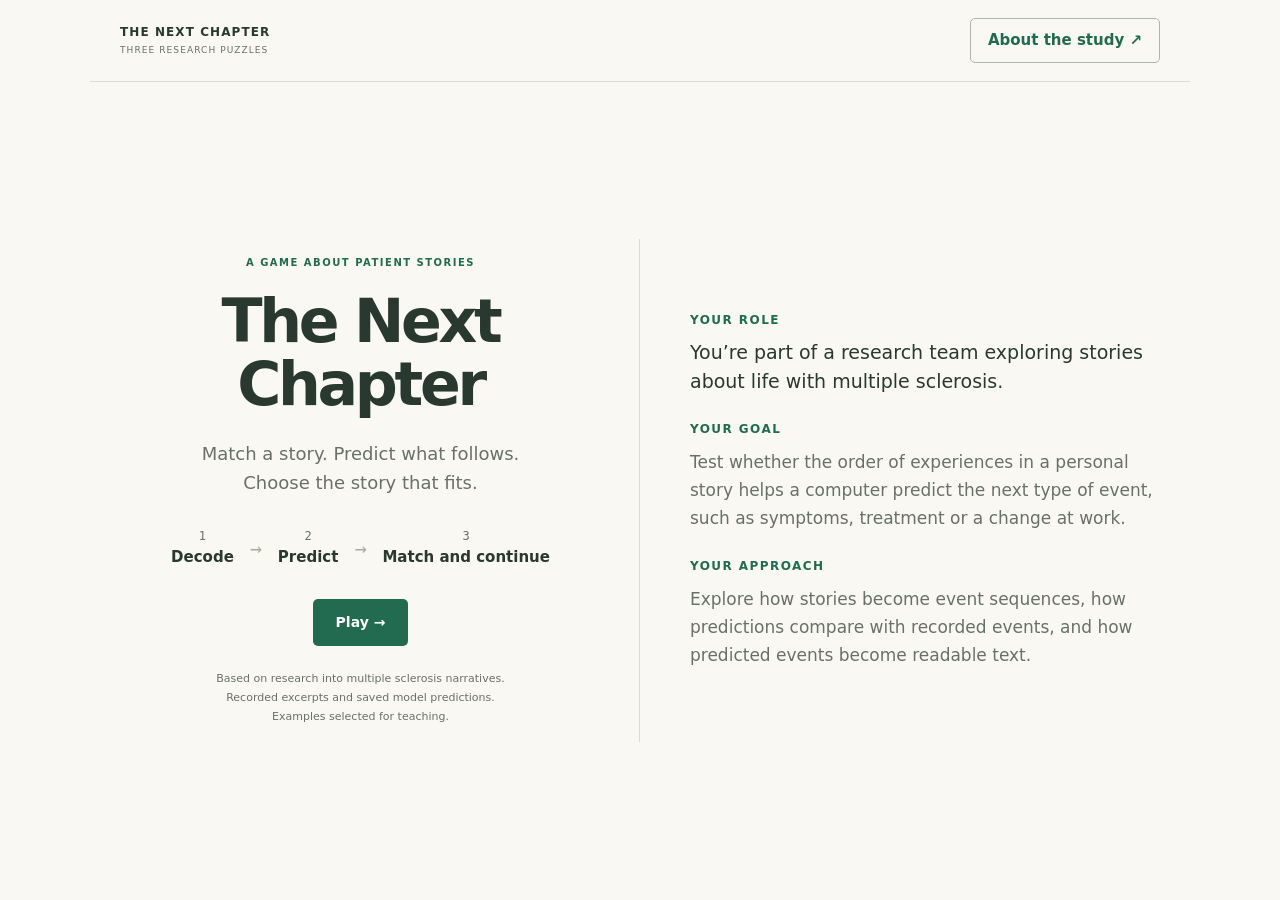
==== commit 07388e46: "Implement two-part match and continue task using recorded sequence" ====
--- a/index.html
+++ b/index.html
@@ -4,7 +4,7 @@
 <meta charset="utf-8"><meta name="viewport" content="width=device-width,initial-scale=1">
 <meta name="description" content="Three short puzzles about patient stories and prediction.">
 <title>The Next Chapter: Three research puzzles</title><link rel="icon" type="image/svg+xml" href="duck-icon.svg?v=20261112-23">
-<link rel="stylesheet" href="game.css?v=20261112-29">
+<link rel="stylesheet" href="game.css?v=20261112-30">
 </head>
 <body>
 <header><a class="wordmark" href="index.html">THE NEXT CHAPTER<span>THREE RESEARCH PUZZLES</span></a><a class="study-link" href="study.html" target="_blank" rel="noopener">About the study ↗</a></header>
@@ -13,7 +13,7 @@
 <div class="title-play">
 <p class="overline">A game about patient stories</p><h1>The Next Chapter</h1>
 <p class="intro-copy">Match a story. Predict what follows.<br>Choose the story that fits.</p>
-<div class="title-stages" aria-hidden="true"><span>1 <b>Decode</b></span><i>→</i><span>2 <b>Predict</b></span><i>→</i><span>3 <b>Tell the story</b></span></div>
+<div class="title-stages" aria-hidden="true"><span>1 <b>Decode</b></span><i>→</i><span>2 <b>Predict</b></span><i>→</i><span>3 <b>Match and continue</b></span></div>
 <button id="start" class="button bright">Play →</button>
 <p class="demo-note">Based on research into multiple sclerosis narratives.<br>Recorded excerpts and saved model predictions.<br>Examples selected for teaching.</p>
 </div>
@@ -25,7 +25,7 @@
 <ol class="level-list">
 <li><button id="level-0" class="level-button"><span class="level-number">1</span><span class="level-copy"><strong>Decode</strong><small>Connect sentences to their event categories.</small></span><span id="level-state-0" class="level-state">Play →</span></button></li>
 <li><button id="level-1" class="level-button" disabled><span class="level-number">2</span><span class="level-copy"><strong>Predict</strong><small>Choose the next event and reveal the recorded answer.</small></span><span id="level-state-1" class="level-state">Locked</span></button></li>
-<li><button id="level-2" class="level-button" disabled><span class="level-number">3</span><span class="level-copy"><strong>Tell the story</strong><small>Choose a continuation that follows the predicted events.</small></span><span id="level-state-2" class="level-state">Locked</span></button></li>
+<li><button id="level-2" class="level-button" disabled><span class="level-number">3</span><span class="level-copy"><strong>Match and continue</strong><small>Match text to the recorded events, then choose what follows.</small></span><span id="level-state-2" class="level-state">Locked</span></button></li>
 </ol>
 <button id="results-button" class="button bright" hidden>See your results →</button>
 <p class="demo-note">Your progress stays here when you close a task.</p>
@@ -35,6 +35,6 @@
 <div id="modal" class="modal" hidden role="dialog" aria-modal="true" aria-labelledby="modal-title"><div id="task-panel" class="modal-window"><div class="modal-top" id="task-toolbar"><span id="modal-kicker" class="overline"></span><span class="task-total" role="status" aria-live="polite" aria-atomic="true"><img src="duck.svg?v=20261112-6" alt="Your duck avatar" width="40" height="40"><span class="task-player-info"><span>Total points <strong id="task-points">0</strong></span><span id="task-badges" class="player-badges" aria-label="Task badges"></span></span></span><button id="close-modal" class="close" aria-label="Back to tasks">×</button></div><nav id="task-progress" class="task-progress" aria-label="Task progression"></nav><h2 id="modal-title" tabindex="-1"></h2><div id="puzzle"></div><p id="puzzle-feedback" class="puzzle-feedback" role="status" aria-live="polite"></p><button id="puzzle-done" class="button bright" hidden>Back to tasks →</button></div></div>
 <div id="reward-layer" aria-hidden="true"></div>
 <noscript><p class="noscript">Enable JavaScript to play. <a href="study.html">Read about the research.</a></p></noscript>
-<script src="study-examples.js?v=20261112-21"></script>
-<script src="game.js?v=20261112-22"></script>
+<script src="study-examples.js?v=20261112-30"></script>
+<script src="game.js?v=20261112-30"></script>
 </body></html>
--- a/game.css
+++ b/game.css
@@ -103,3 +103,32 @@
 @media(max-width:760px){header{padding:16px 18px}.study-link{font-size:13px;padding:9px 12px}.title-screen{margin-top:10px;gap:20px}.title-play{padding-top:8px;padding-bottom:24px}.how-to-play{padding-top:10px;padding-bottom:10px}}
 
 @media(min-width:761px){.title-screen{margin:0 auto;min-height:calc(100svh - 130px)}.how-to-play .mission-copy{font-size:17px}.how-to-play .mission-lead{font-size:19px}}
+
+/* Task 3 connects recorded categories to text, then a prediction to a continuation. */
+.modal-window.story-panel{width:min(1320px,100%)}
+.story-event-trail{display:grid;grid-template-columns:repeat(3,minmax(0,1fr)) minmax(150px,.8fr);gap:10px;list-style:none;padding:0;margin:0 0 24px}
+.story-event-trail li{background:#eaf2fb;border:1px solid #bbd1e7;border-radius:5px;padding:12px 14px;font-size:14px;line-height:1.5;overflow-wrap:anywhere}
+.story-event-trail .next-chapter-marker{background:#f0ebf6;border:1px dashed #b6a0c9;color:#71518b}
+.next-chapter-marker strong{font-size:14px}.next-chapter-marker small{display:block;font-size:11px;margin-top:4px}
+.story-workspace{display:grid;grid-template-columns:minmax(0,1fr) 230px minmax(0,1fr);gap:24px;align-items:start}
+.story-workspace h3{font-size:20px;line-height:1.3;margin:0 0 8px;letter-spacing:-.02em}
+.story-step{font-size:10px;letter-spacing:.1em;font-weight:750;color:var(--mint);margin:0 0 7px}
+.story-column-hint{font-size:13px;line-height:1.5;color:var(--muted);margin:0 0 16px;min-height:39px}
+.story-prediction-column{border-left:1px solid var(--line);border-right:1px solid var(--line);padding:0 18px;align-self:stretch}
+.story-next-category{padding:18px 14px;background:#f3f1f6;border:1px dashed #c8b8d8;border-radius:6px}
+.story-next-category.revealed{background:#f0ebf6;border-style:solid}
+.story-next-category small{display:block;font-size:10px;color:#71518b;letter-spacing:.05em}
+.story-next-category strong{display:block;font-size:17px;line-height:1.5;overflow-wrap:anywhere;margin-top:12px}
+.story-forward-arrow{text-align:center;font-size:28px;color:#8e799f;margin:12px 0}
+.story-model-label{text-align:center;color:var(--muted);font-size:11px;line-height:1.4}
+.story-workspace .story-options{gap:10px}
+.story-workspace .story-option{font-size:14px;line-height:1.5;padding:14px;gap:9px;grid-template-columns:17px minmax(0,1fr)}
+.story-workspace .story-option.wrong{padding:13px}
+.story-workspace .story-option:disabled{opacity:.5}
+.story-workspace .story-option:disabled:hover{background:#fff1e5;border-color:#e7cbb2}
+.story-workspace .option-letter{padding-top:2px}
+.story-workspace .option-reason{font-size:12px;line-height:1.5}
+.story-text-note{font-size:11px;line-height:1.5;color:var(--muted);margin:20px 0 0}
+@media(max-width:1000px){.story-workspace{grid-template-columns:minmax(0,1fr) 190px minmax(0,1fr);gap:16px}.story-prediction-column{padding:0 12px}.story-workspace h3{font-size:18px}}
+@media(max-width:800px){.story-workspace{grid-template-columns:1fr;gap:26px}.story-prediction-column{padding:20px 0 0;border:0;border-top:1px solid var(--line)}.story-event-trail{grid-template-columns:1fr 1fr}.story-column-hint{min-height:0}.story-next-category{padding:14px}.story-next-category strong{margin-top:6px}.story-forward-arrow{transform:rotate(90deg);margin:4px 0}.story-model-label{margin-bottom:0}.story-workspace .story-option{font-size:15px}}
+@media(max-width:420px){.story-event-trail{grid-template-columns:1fr}.story-event-trail li{font-size:14px;padding:9px 12px}}
